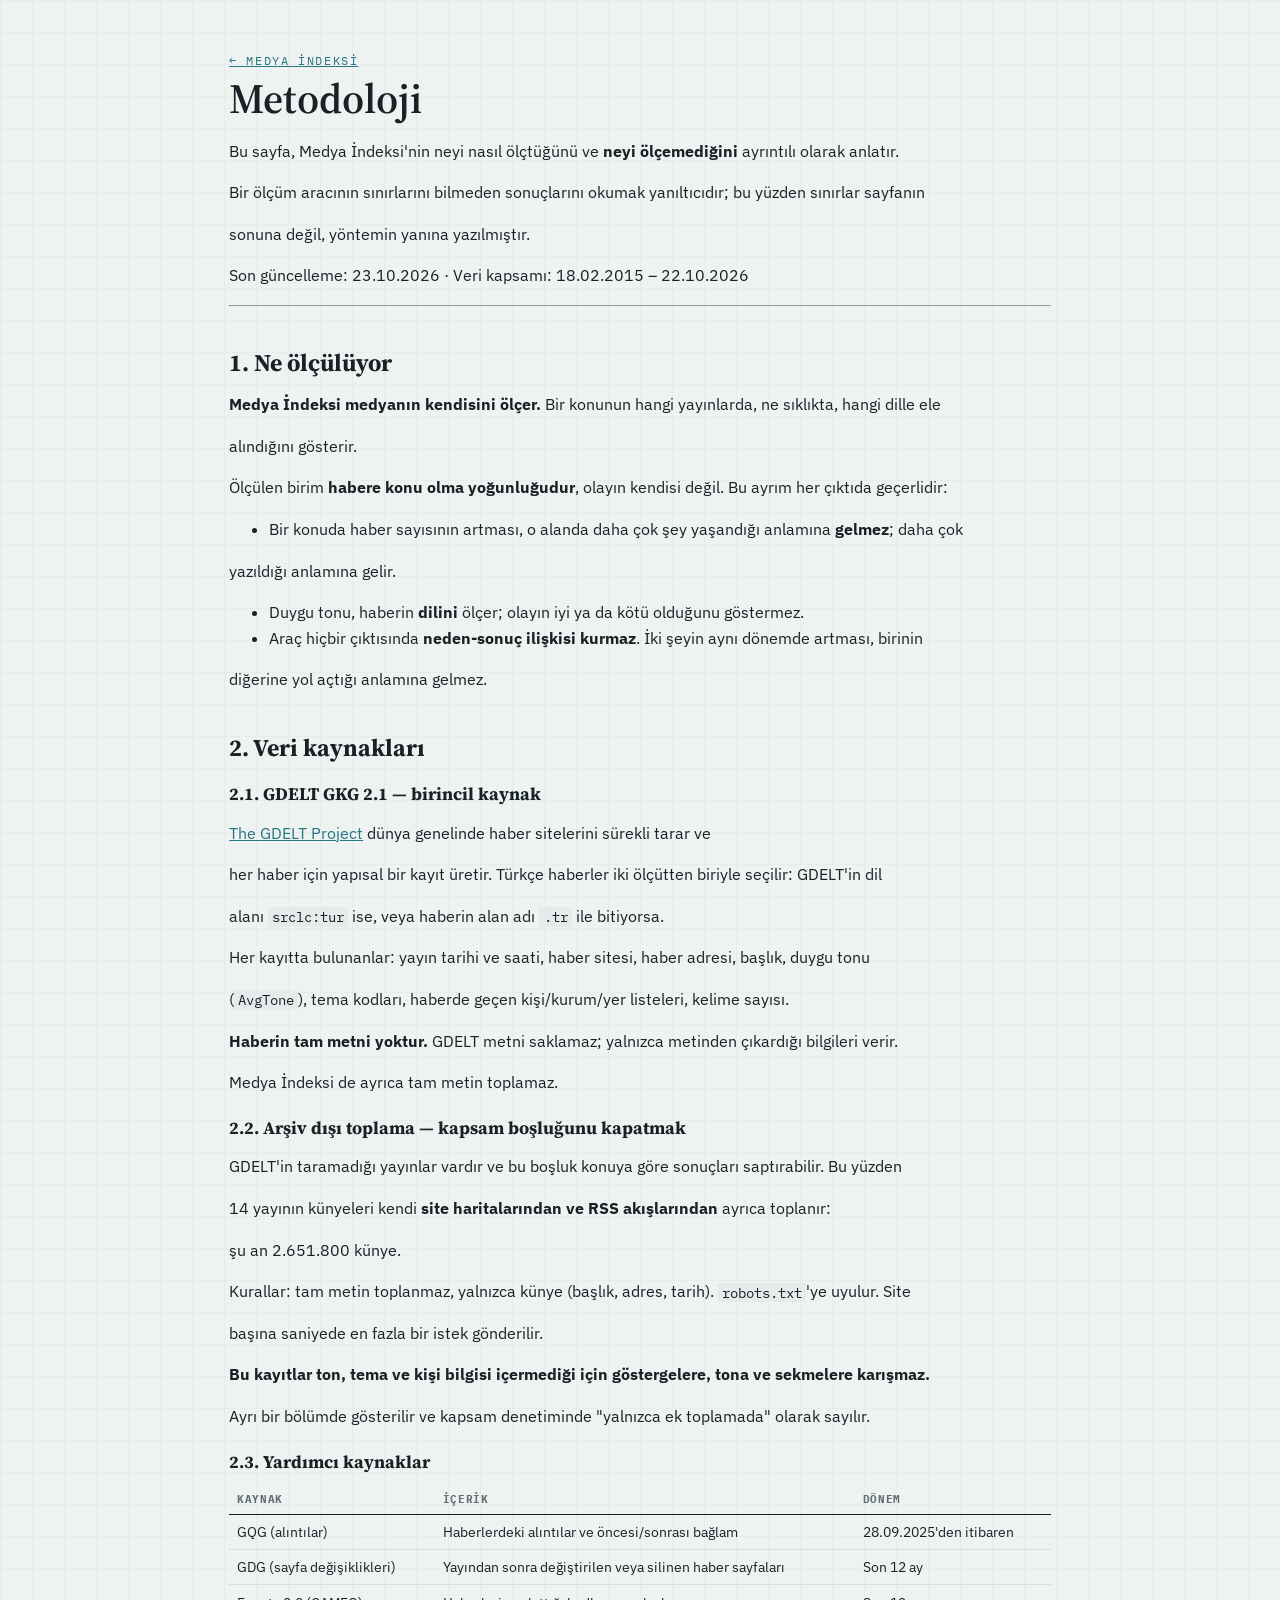
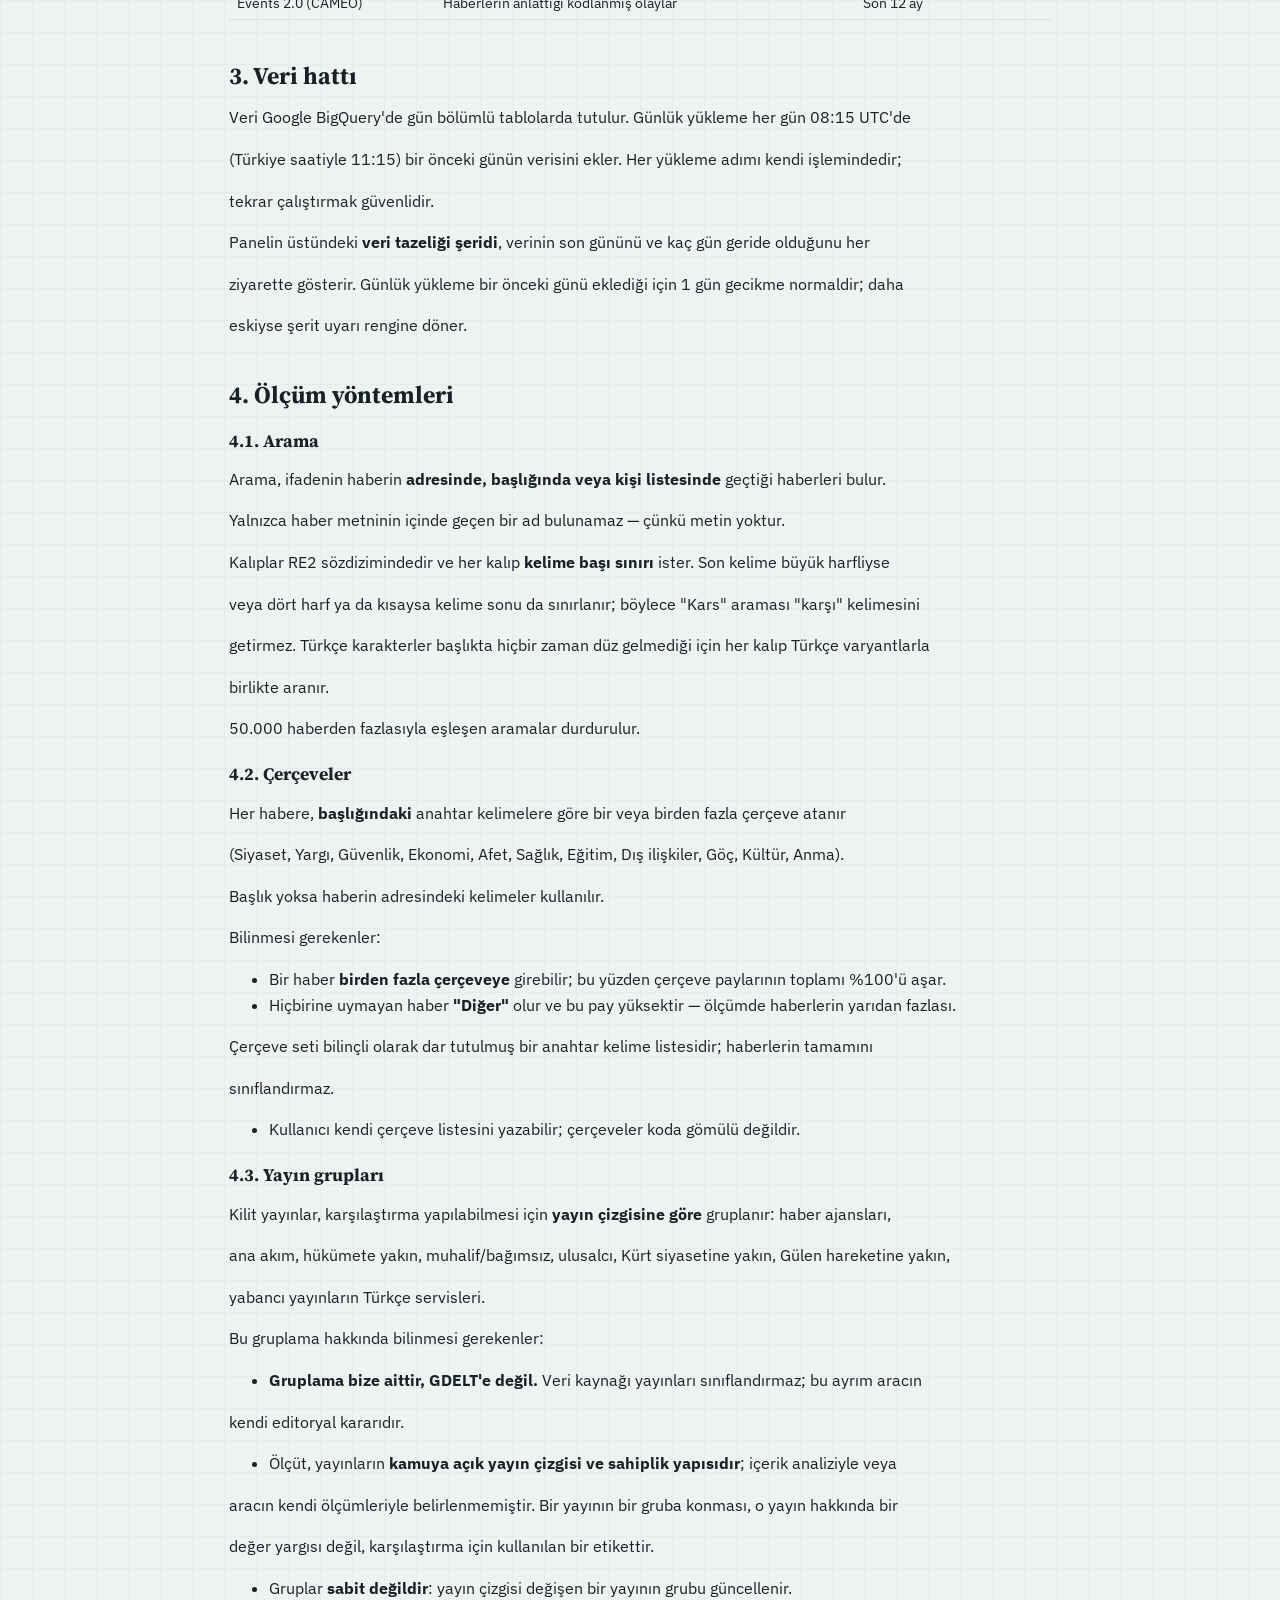
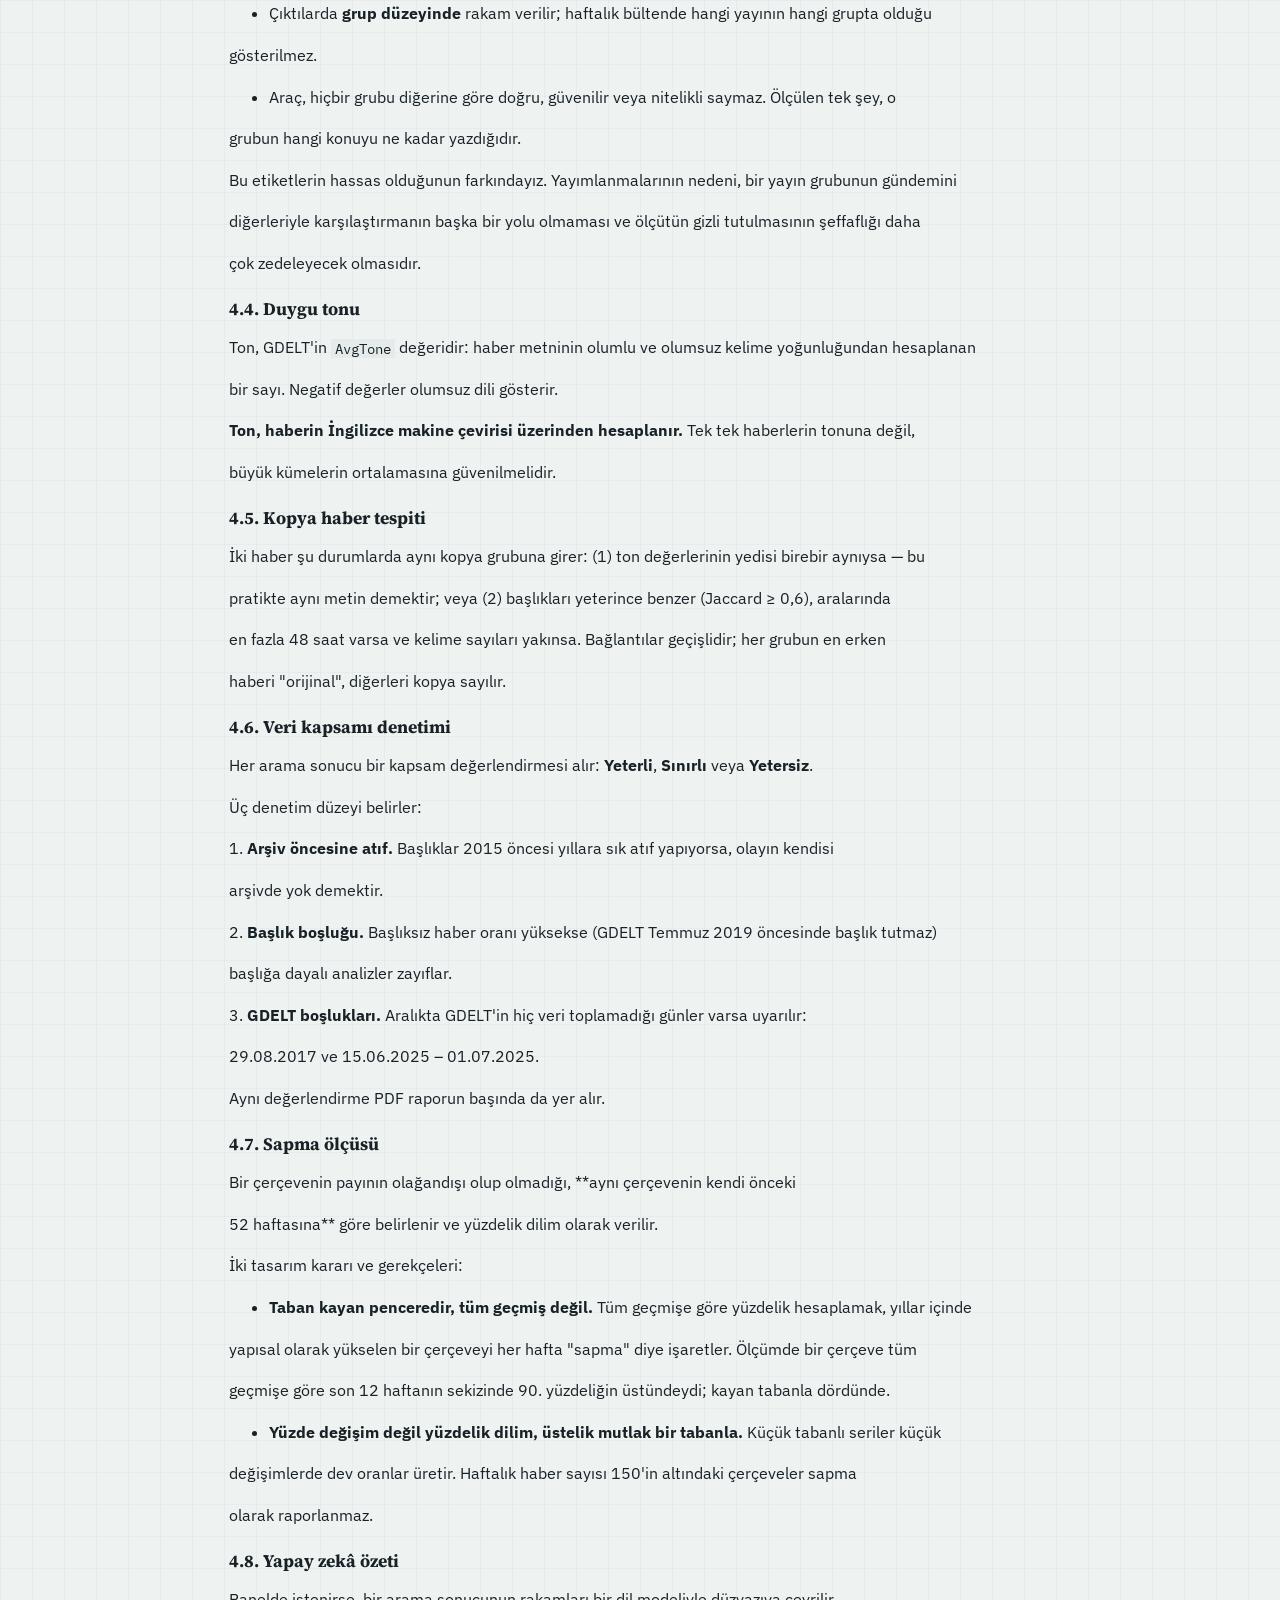
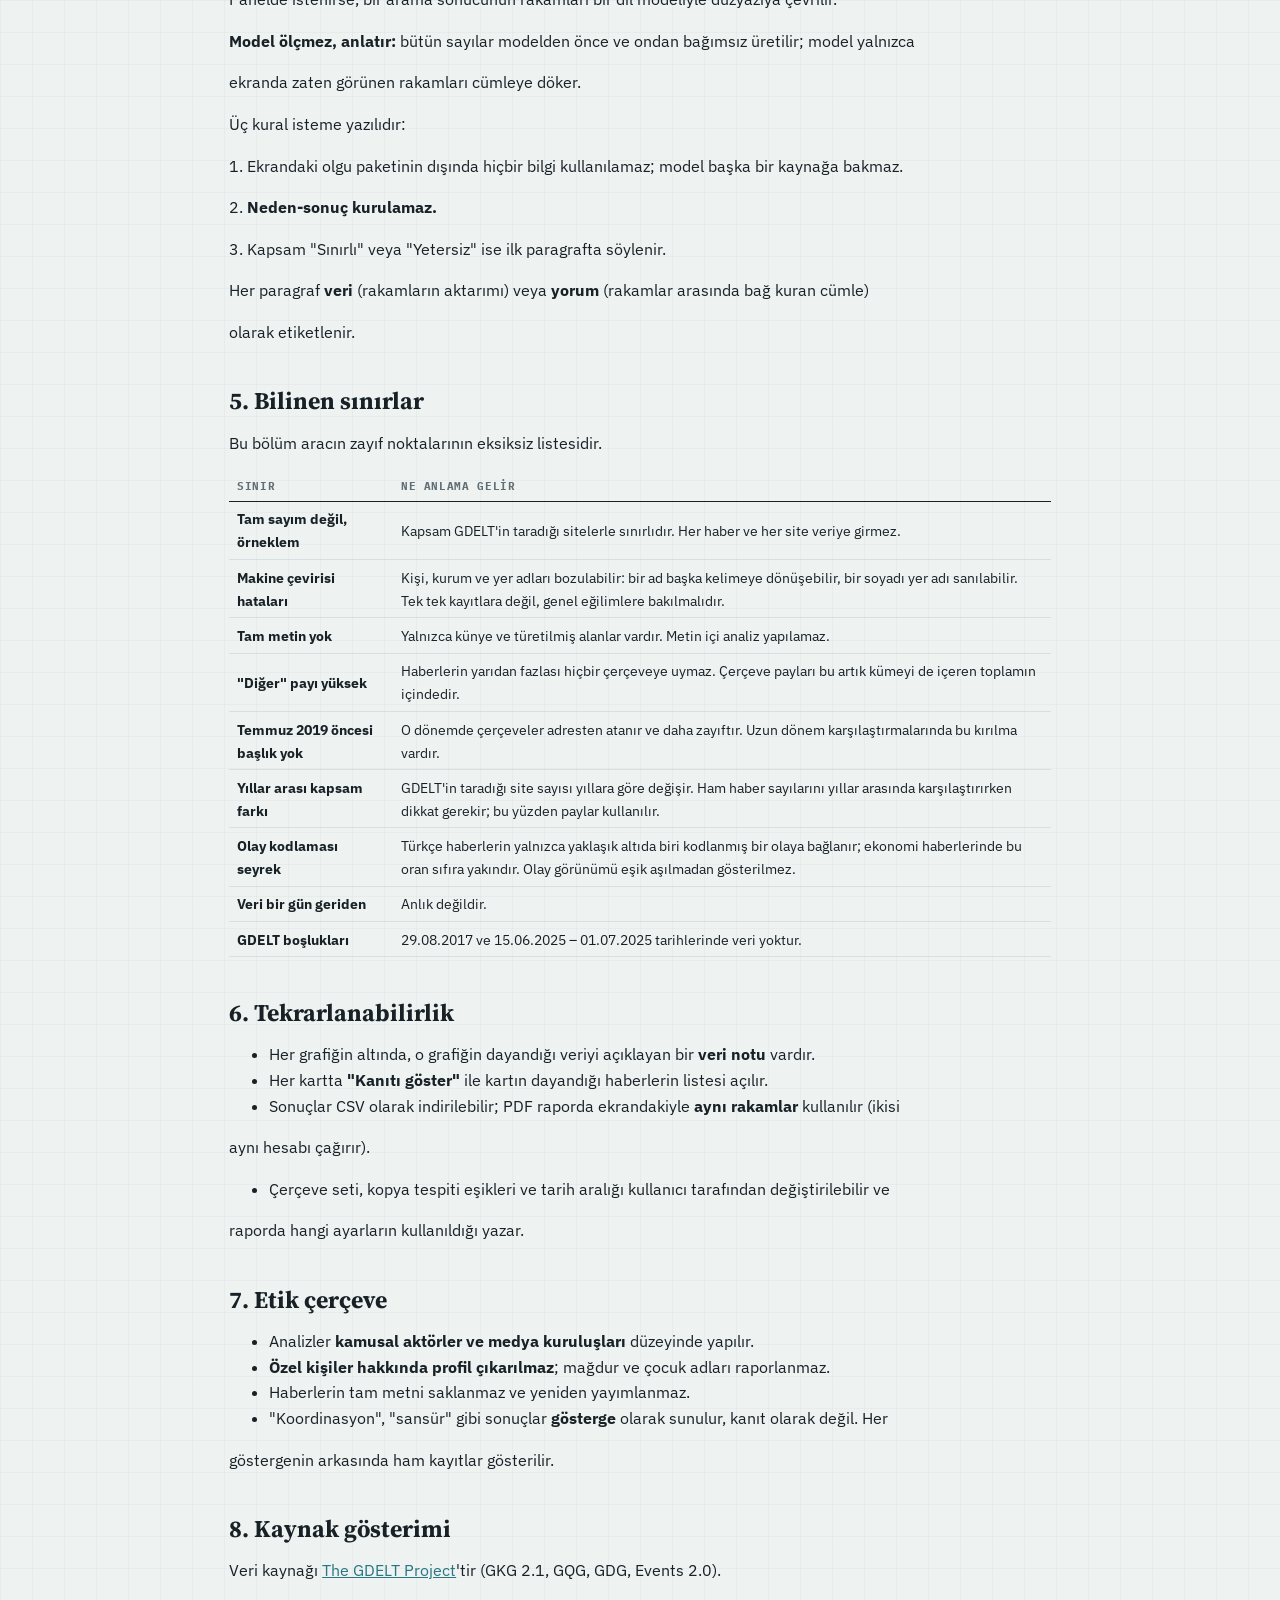
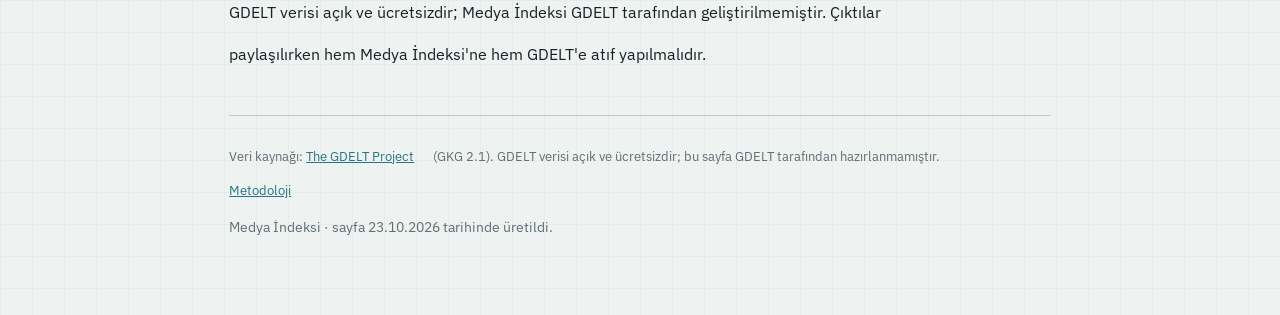
==== metodoloji.html @ 44e41a20 "Vitrin güncellendi (23.10.2026)" ====
<!doctype html>
<html lang="tr"><head>
<meta charset="utf-8"><meta name="viewport" content="width=device-width,initial-scale=1">
<title>Metodoloji — Medya İndeksi</title>
<meta name="description" content="Metodoloji">
<link rel="preconnect" href="https://fonts.googleapis.com"><link rel="preconnect" href="https://fonts.gstatic.com" crossorigin>
<link href="https://fonts.googleapis.com/css2?family=IBM+Plex+Mono:wght@400&family=IBM+Plex+Sans:wght@400;600&family=Source+Serif+4:wght@400;600&display=swap" rel="stylesheet">
<link rel="stylesheet" href="style.css">
</head><body><div class="wrap">
<p class="kicker"><a href="index.html">← Medya İndeksi</a></p><h1>Metodoloji</h1>
<p>Bu sayfa, Medya İndeksi&#x27;nin neyi nasıl ölçtüğünü ve <strong>neyi ölçemediğini</strong> ayrıntılı olarak anlatır.</p>
<p>Bir ölçüm aracının sınırlarını bilmeden sonuçlarını okumak yanıltıcıdır; bu yüzden sınırlar sayfanın</p>
<p>sonuna değil, yöntemin yanına yazılmıştır.</p>
<p>Son güncelleme: 23.10.2026 · Veri kapsamı: 18.02.2015 – 22.10.2026</p>
<hr>
<h2>1. Ne ölçülüyor</h2>
<p><strong>Medya İndeksi medyanın kendisini ölçer.</strong> Bir konunun hangi yayınlarda, ne sıklıkta, hangi dille ele</p>
<p>alındığını gösterir.</p>
<p>Ölçülen birim <strong>habere konu olma yoğunluğudur</strong>, olayın kendisi değil. Bu ayrım her çıktıda geçerlidir:</p>
<ul>
<li>Bir konuda haber sayısının artması, o alanda daha çok şey yaşandığı anlamına <strong>gelmez</strong>; daha çok</li>
</ul>
<p>  yazıldığı anlamına gelir.</p>
<ul>
<li>Duygu tonu, haberin <strong>dilini</strong> ölçer; olayın iyi ya da kötü olduğunu göstermez.</li>
<li>Araç hiçbir çıktısında <strong>neden-sonuç ilişkisi kurmaz</strong>. İki şeyin aynı dönemde artması, birinin</li>
</ul>
<p>  diğerine yol açtığı anlamına gelmez.</p>
<h2>2. Veri kaynakları</h2>
<h3>2.1. GDELT GKG 2.1 — birincil kaynak</h3>
<p><a href="https://www.gdeltproject.org/">The GDELT Project</a> dünya genelinde haber sitelerini sürekli tarar ve</p>
<p>her haber için yapısal bir kayıt üretir. Türkçe haberler iki ölçütten biriyle seçilir: GDELT&#x27;in dil</p>
<p>alanı <code>srclc:tur</code> ise, veya haberin alan adı <code>.tr</code> ile bitiyorsa.</p>
<p>Her kayıtta bulunanlar: yayın tarihi ve saati, haber sitesi, haber adresi, başlık, duygu tonu</p>
<p>(<code>AvgTone</code>), tema kodları, haberde geçen kişi/kurum/yer listeleri, kelime sayısı.</p>
<p><strong>Haberin tam metni yoktur.</strong> GDELT metni saklamaz; yalnızca metinden çıkardığı bilgileri verir.</p>
<p>Medya İndeksi de ayrıca tam metin toplamaz.</p>
<h3>2.2. Arşiv dışı toplama — kapsam boşluğunu kapatmak</h3>
<p>GDELT&#x27;in taramadığı yayınlar vardır ve bu boşluk konuya göre sonuçları saptırabilir. Bu yüzden</p>
<p>14 yayının künyeleri kendi <strong>site haritalarından ve RSS akışlarından</strong> ayrıca toplanır:</p>
<p>şu an 2.651.800 künye.</p>
<p>Kurallar: tam metin toplanmaz, yalnızca künye (başlık, adres, tarih). <code>robots.txt</code>&#x27;ye uyulur. Site</p>
<p>başına saniyede en fazla bir istek gönderilir.</p>
<p><strong>Bu kayıtlar ton, tema ve kişi bilgisi içermediği için göstergelere, tona ve sekmelere karışmaz.</strong></p>
<p>Ayrı bir bölümde gösterilir ve kapsam denetiminde &quot;yalnızca ek toplamada&quot; olarak sayılır.</p>
<h3>2.3. Yardımcı kaynaklar</h3>
<table><thead><tr><th>Kaynak</th><th>İçerik</th><th>Dönem</th></tr></thead><tbody><tr><td>GQG (alıntılar)</td><td>Haberlerdeki alıntılar ve öncesi/sonrası bağlam</td><td>28.09.2025&#x27;den itibaren</td></tr><tr><td>GDG (sayfa değişiklikleri)</td><td>Yayından sonra değiştirilen veya silinen haber sayfaları</td><td>Son 12 ay</td></tr><tr><td>Events 2.0 (CAMEO)</td><td>Haberlerin anlattığı kodlanmış olaylar</td><td>Son 12 ay</td></tr></tbody></table>
<h2>3. Veri hattı</h2>
<p>Veri Google BigQuery&#x27;de gün bölümlü tablolarda tutulur. Günlük yükleme her gün 08:15 UTC&#x27;de</p>
<p>(Türkiye saatiyle 11:15) bir önceki günün verisini ekler. Her yükleme adımı kendi işlemindedir;</p>
<p>tekrar çalıştırmak güvenlidir.</p>
<p>Panelin üstündeki <strong>veri tazeliği şeridi</strong>, verinin son gününü ve kaç gün geride olduğunu her</p>
<p>ziyarette gösterir. Günlük yükleme bir önceki günü eklediği için 1 gün gecikme normaldir; daha</p>
<p>eskiyse şerit uyarı rengine döner.</p>
<h2>4. Ölçüm yöntemleri</h2>
<h3>4.1. Arama</h3>
<p>Arama, ifadenin haberin <strong>adresinde, başlığında veya kişi listesinde</strong> geçtiği haberleri bulur.</p>
<p>Yalnızca haber metninin içinde geçen bir ad bulunamaz — çünkü metin yoktur.</p>
<p>Kalıplar RE2 sözdizimindedir ve her kalıp <strong>kelime başı sınırı</strong> ister. Son kelime büyük harfliyse</p>
<p>veya dört harf ya da kısaysa kelime sonu da sınırlanır; böylece &quot;Kars&quot; araması &quot;karşı&quot; kelimesini</p>
<p>getirmez. Türkçe karakterler başlıkta hiçbir zaman düz gelmediği için her kalıp Türkçe varyantlarla</p>
<p>birlikte aranır.</p>
<p>50.000 haberden fazlasıyla eşleşen aramalar durdurulur.</p>
<h3>4.2. Çerçeveler</h3>
<p>Her habere, <strong>başlığındaki</strong> anahtar kelimelere göre bir veya birden fazla çerçeve atanır</p>
<p>(Siyaset, Yargı, Güvenlik, Ekonomi, Afet, Sağlık, Eğitim, Dış ilişkiler, Göç, Kültür, Anma).</p>
<p>Başlık yoksa haberin adresindeki kelimeler kullanılır.</p>
<p>Bilinmesi gerekenler:</p>
<ul>
<li>Bir haber <strong>birden fazla çerçeveye</strong> girebilir; bu yüzden çerçeve paylarının toplamı %100&#x27;ü aşar.</li>
<li>Hiçbirine uymayan haber <strong>&quot;Diğer&quot;</strong> olur ve bu pay yüksektir — ölçümde haberlerin yarıdan fazlası.</li>
</ul>
<p>  Çerçeve seti bilinçli olarak dar tutulmuş bir anahtar kelime listesidir; haberlerin tamamını</p>
<p>  sınıflandırmaz.</p>
<ul>
<li>Kullanıcı kendi çerçeve listesini yazabilir; çerçeveler koda gömülü değildir.</li>
</ul>
<h3>4.3. Yayın grupları</h3>
<p>Kilit yayınlar, karşılaştırma yapılabilmesi için <strong>yayın çizgisine göre</strong> gruplanır: haber ajansları,</p>
<p>ana akım, hükümete yakın, muhalif/bağımsız, ulusalcı, Kürt siyasetine yakın, Gülen hareketine yakın,</p>
<p>yabancı yayınların Türkçe servisleri.</p>
<p>Bu gruplama hakkında bilinmesi gerekenler:</p>
<ul>
<li><strong>Gruplama bize aittir, GDELT&#x27;e değil.</strong> Veri kaynağı yayınları sınıflandırmaz; bu ayrım aracın</li>
</ul>
<p>  kendi editoryal kararıdır.</p>
<ul>
<li>Ölçüt, yayınların <strong>kamuya açık yayın çizgisi ve sahiplik yapısıdır</strong>; içerik analiziyle veya</li>
</ul>
<p>  aracın kendi ölçümleriyle belirlenmemiştir. Bir yayının bir gruba konması, o yayın hakkında bir</p>
<p>  değer yargısı değil, karşılaştırma için kullanılan bir etikettir.</p>
<ul>
<li>Gruplar <strong>sabit değildir</strong>: yayın çizgisi değişen bir yayının grubu güncellenir.</li>
<li>Çıktılarda <strong>grup düzeyinde</strong> rakam verilir; haftalık bültende hangi yayının hangi grupta olduğu</li>
</ul>
<p>  gösterilmez.</p>
<ul>
<li>Araç, hiçbir grubu diğerine göre doğru, güvenilir veya nitelikli saymaz. Ölçülen tek şey, o</li>
</ul>
<p>  grubun hangi konuyu ne kadar yazdığıdır.</p>
<p>Bu etiketlerin hassas olduğunun farkındayız. Yayımlanmalarının nedeni, bir yayın grubunun gündemini</p>
<p>diğerleriyle karşılaştırmanın başka bir yolu olmaması ve ölçütün gizli tutulmasının şeffaflığı daha</p>
<p>çok zedeleyecek olmasıdır.</p>
<h3>4.4. Duygu tonu</h3>
<p>Ton, GDELT&#x27;in <code>AvgTone</code> değeridir: haber metninin olumlu ve olumsuz kelime yoğunluğundan hesaplanan</p>
<p>bir sayı. Negatif değerler olumsuz dili gösterir.</p>
<p><strong>Ton, haberin İngilizce makine çevirisi üzerinden hesaplanır.</strong> Tek tek haberlerin tonuna değil,</p>
<p>büyük kümelerin ortalamasına güvenilmelidir.</p>
<h3>4.5. Kopya haber tespiti</h3>
<p>İki haber şu durumlarda aynı kopya grubuna girer: (1) ton değerlerinin yedisi birebir aynıysa — bu</p>
<p>pratikte aynı metin demektir; veya (2) başlıkları yeterince benzer (Jaccard ≥ 0,6), aralarında</p>
<p>en fazla 48 saat varsa ve kelime sayıları yakınsa. Bağlantılar geçişlidir; her grubun en erken</p>
<p>haberi &quot;orijinal&quot;, diğerleri kopya sayılır.</p>
<h3>4.6. Veri kapsamı denetimi</h3>
<p>Her arama sonucu bir kapsam değerlendirmesi alır: <strong>Yeterli</strong>, <strong>Sınırlı</strong> veya <strong>Yetersiz</strong>.</p>
<p>Üç denetim düzeyi belirler:</p>
<p>1. <strong>Arşiv öncesine atıf.</strong> Başlıklar 2015 öncesi yıllara sık atıf yapıyorsa, olayın kendisi</p>
<p>   arşivde yok demektir.</p>
<p>2. <strong>Başlık boşluğu.</strong> Başlıksız haber oranı yüksekse (GDELT Temmuz 2019 öncesinde başlık tutmaz)</p>
<p>   başlığa dayalı analizler zayıflar.</p>
<p>3. <strong>GDELT boşlukları.</strong> Aralıkta GDELT&#x27;in hiç veri toplamadığı günler varsa uyarılır:</p>
<p>   29.08.2017 ve 15.06.2025 – 01.07.2025.</p>
<p>Aynı değerlendirme PDF raporun başında da yer alır.</p>
<h3>4.7. Sapma ölçüsü</h3>
<p>Bir çerçevenin payının olağandışı olup olmadığı, **aynı çerçevenin kendi önceki</p>
<p>52 haftasına** göre belirlenir ve yüzdelik dilim olarak verilir.</p>
<p>İki tasarım kararı ve gerekçeleri:</p>
<ul>
<li><strong>Taban kayan penceredir, tüm geçmiş değil.</strong> Tüm geçmişe göre yüzdelik hesaplamak, yıllar içinde</li>
</ul>
<p>  yapısal olarak yükselen bir çerçeveyi her hafta &quot;sapma&quot; diye işaretler. Ölçümde bir çerçeve tüm</p>
<p>  geçmişe göre son 12 haftanın sekizinde 90. yüzdeliğin üstündeydi; kayan tabanla dördünde.</p>
<ul>
<li><strong>Yüzde değişim değil yüzdelik dilim, üstelik mutlak bir tabanla.</strong> Küçük tabanlı seriler küçük</li>
</ul>
<p>  değişimlerde dev oranlar üretir. Haftalık haber sayısı 150&#x27;in altındaki çerçeveler sapma</p>
<p>  olarak raporlanmaz.</p>
<h3>4.8. Yapay zekâ özeti</h3>
<p>Panelde istenirse, bir arama sonucunun rakamları bir dil modeliyle düzyazıya çevrilir.</p>
<p><strong>Model ölçmez, anlatır:</strong> bütün sayılar modelden önce ve ondan bağımsız üretilir; model yalnızca</p>
<p>ekranda zaten görünen rakamları cümleye döker.</p>
<p>Üç kural isteme yazılıdır:</p>
<p>1. Ekrandaki olgu paketinin dışında hiçbir bilgi kullanılamaz; model başka bir kaynağa bakmaz.</p>
<p>2. <strong>Neden-sonuç kurulamaz.</strong></p>
<p>3. Kapsam &quot;Sınırlı&quot; veya &quot;Yetersiz&quot; ise ilk paragrafta söylenir.</p>
<p>Her paragraf <strong>veri</strong> (rakamların aktarımı) veya <strong>yorum</strong> (rakamlar arasında bağ kuran cümle)</p>
<p>olarak etiketlenir.</p>
<h2>5. Bilinen sınırlar</h2>
<p>Bu bölüm aracın zayıf noktalarının eksiksiz listesidir.</p>
<table><thead><tr><th>Sınır</th><th>Ne anlama gelir</th></tr></thead><tbody><tr><td><strong>Tam sayım değil, örneklem</strong></td><td>Kapsam GDELT&#x27;in taradığı sitelerle sınırlıdır. Her haber ve her site veriye girmez.</td></tr><tr><td><strong>Makine çevirisi hataları</strong></td><td>Kişi, kurum ve yer adları bozulabilir: bir ad başka kelimeye dönüşebilir, bir soyadı yer adı sanılabilir. Tek tek kayıtlara değil, genel eğilimlere bakılmalıdır.</td></tr><tr><td><strong>Tam metin yok</strong></td><td>Yalnızca künye ve türetilmiş alanlar vardır. Metin içi analiz yapılamaz.</td></tr><tr><td><strong>&quot;Diğer&quot; payı yüksek</strong></td><td>Haberlerin yarıdan fazlası hiçbir çerçeveye uymaz. Çerçeve payları bu artık kümeyi de içeren toplamın içindedir.</td></tr><tr><td><strong>Temmuz 2019 öncesi başlık yok</strong></td><td>O dönemde çerçeveler adresten atanır ve daha zayıftır. Uzun dönem karşılaştırmalarında bu kırılma vardır.</td></tr><tr><td><strong>Yıllar arası kapsam farkı</strong></td><td>GDELT&#x27;in taradığı site sayısı yıllara göre değişir. Ham haber sayılarını yıllar arasında karşılaştırırken dikkat gerekir; bu yüzden paylar kullanılır.</td></tr><tr><td><strong>Olay kodlaması seyrek</strong></td><td>Türkçe haberlerin yalnızca yaklaşık altıda biri kodlanmış bir olaya bağlanır; ekonomi haberlerinde bu oran sıfıra yakındır. Olay görünümü eşik aşılmadan gösterilmez.</td></tr><tr><td><strong>Veri bir gün geriden</strong></td><td>Anlık değildir.</td></tr><tr><td><strong>GDELT boşlukları</strong></td><td>29.08.2017 ve 15.06.2025 – 01.07.2025 tarihlerinde veri yoktur.</td></tr></tbody></table>
<h2>6. Tekrarlanabilirlik</h2>
<ul>
<li>Her grafiğin altında, o grafiğin dayandığı veriyi açıklayan bir <strong>veri notu</strong> vardır.</li>
<li>Her kartta <strong>&quot;Kanıtı göster&quot;</strong> ile kartın dayandığı haberlerin listesi açılır.</li>
<li>Sonuçlar CSV olarak indirilebilir; PDF raporda ekrandakiyle <strong>aynı rakamlar</strong> kullanılır (ikisi</li>
</ul>
<p>  aynı hesabı çağırır).</p>
<ul>
<li>Çerçeve seti, kopya tespiti eşikleri ve tarih aralığı kullanıcı tarafından değiştirilebilir ve</li>
</ul>
<p>  raporda hangi ayarların kullanıldığı yazar.</p>
<h2>7. Etik çerçeve</h2>
<ul>
<li>Analizler <strong>kamusal aktörler ve medya kuruluşları</strong> düzeyinde yapılır.</li>
<li><strong>Özel kişiler hakkında profil çıkarılmaz</strong>; mağdur ve çocuk adları raporlanmaz.</li>
<li>Haberlerin tam metni saklanmaz ve yeniden yayımlanmaz.</li>
<li>&quot;Koordinasyon&quot;, &quot;sansür&quot; gibi sonuçlar <strong>gösterge</strong> olarak sunulur, kanıt olarak değil. Her</li>
</ul>
<p>  göstergenin arkasında ham kayıtlar gösterilir.</p>
<h2>8. Kaynak gösterimi</h2>
<p>Veri kaynağı <a href="https://www.gdeltproject.org/">The GDELT Project</a>&#x27;tir (GKG 2.1, GQG, GDG, Events 2.0).</p>
<p>GDELT verisi açık ve ücretsizdir; Medya İndeksi GDELT tarafından geliştirilmemiştir. Çıktılar</p>
<p>paylaşılırken hem Medya İndeksi&#x27;ne hem GDELT&#x27;e atıf yapılmalıdır.</p>
<footer>
<p>Veri kaynağı: <a href="https://www.gdeltproject.org/">The GDELT Project</a> (GKG 2.1). GDELT verisi açık ve ücretsizdir; bu sayfa GDELT tarafından hazırlanmamıştır.</p><p><a href="metodoloji.html">Metodoloji</a></p><p class="small">Medya İndeksi · sayfa 23.10.2026 tarihinde üretildi.</p>
</footer>
</div></body></html>
---- style.css ----
*{box-sizing:border-box}
html{-webkit-text-size-adjust:100%}
body{margin:0;background:#eef2f1;color:#172126;
  background-image:linear-gradient(#d7dfe055 1px,transparent 1px),linear-gradient(90deg,#d7dfe055 1px,transparent 1px);
  background-size:32px 32px;
  font-family:"IBM Plex Sans",-apple-system,BlinkMacSystemFont,"Segoe UI",Roboto,sans-serif;
  font-size:16px;line-height:1.6}
.wrap{max-width:860px;margin:0 auto;padding:2.5rem 1.2rem 4rem}
a{color:#267684}
h1,h2,h3{font-family:"Source Serif 4",Georgia,serif;line-height:1.15;margin:0}
h1{font-size:2.6rem;font-weight:600}
h1 span{color:#a9473c}
h2{font-size:1.5rem;margin:2.6rem 0 .3rem}
h3{font-size:1.1rem;margin:1.4rem 0 .3rem}
.kicker{font-family:"IBM Plex Mono",ui-monospace,monospace;text-transform:uppercase;letter-spacing:.14em;
  font-size:.72rem;color:#a9473c;margin-bottom:.3rem}
.tagline{font-size:1.1rem;color:#616e74;margin:.5rem 0 0;max-width:46rem}
.rule{border:0;border-top:1px solid #bdc9ca;margin:.5rem 0 0}
.lead{font-size:1.02rem}
.muted{color:#616e74}
.small{font-size:.86rem;color:#616e74}
.grid{display:grid;grid-template-columns:repeat(auto-fit,minmax(150px,1fr));gap:.6rem;margin:1.2rem 0}
.stat{background:#e5ebea;border-top:2px solid #172126;padding:.7rem .8rem}
.stat .n{font-family:"Source Serif 4",Georgia,serif;font-size:1.6rem;line-height:1.1}
.stat .l{font-family:"IBM Plex Mono",ui-monospace,monospace;font-size:.64rem;letter-spacing:.07em;
  text-transform:uppercase;color:#616e74;margin-top:.2rem}
.card{background:#f9fbfa;border:1px solid #bdc9ca;padding:1rem 1.1rem;margin:1rem 0}
.note{font-size:.84rem;color:#616e74;border-left:3px solid #94611d;background:#f9fbfa;
  padding:.5rem .8rem;margin:1rem 0}
.row{display:flex;justify-content:space-between;gap:1rem;border-bottom:1px dotted #bdc9ca;
  padding:.4rem 0;font-size:.95rem;flex-wrap:wrap}
.row b{white-space:nowrap}
.hi{color:#94611d}
.lo{color:#267684}
.btn{display:inline-block;background:#172126;color:#eef2f1;text-decoration:none;padding:.55rem 1rem;
  font-size:.92rem;margin:.3rem .4rem .3rem 0}
.btn.ghost{background:transparent;color:#172126;border:1px solid #172126}
.off{opacity:.55;border:1px dashed #bdc9ca;padding:1rem;background:#f9fbfa}
table{border-collapse:collapse;width:100%;font-size:.9rem;margin:.8rem 0}
th,td{text-align:left;padding:.35rem .5rem;border-bottom:1px solid #d7dfe0}
th{font-family:"IBM Plex Mono",ui-monospace,monospace;font-size:.68rem;letter-spacing:.06em;
  text-transform:uppercase;color:#616e74;border-bottom:1.5px solid #172126}
code{font-family:"IBM Plex Mono",ui-monospace,monospace;font-size:.86em;background:#e5ebea;padding:.05em .3em}
blockquote{border-left:3px solid #bdc9ca;margin:.8rem 0;padding:.2rem .9rem;color:#616e74}
footer{margin-top:3rem;border-top:1px solid #bdc9ca;padding-top:1rem;font-size:.84rem;color:#616e74}
footer a{margin-right:1rem}
@media(max-width:640px){
  .wrap{padding:1.5rem .9rem 3rem}
  h1{font-size:1.9rem}h2{font-size:1.25rem}
  .grid{grid-template-columns:repeat(2,1fr)}
  table{display:block;overflow-x:auto}
}
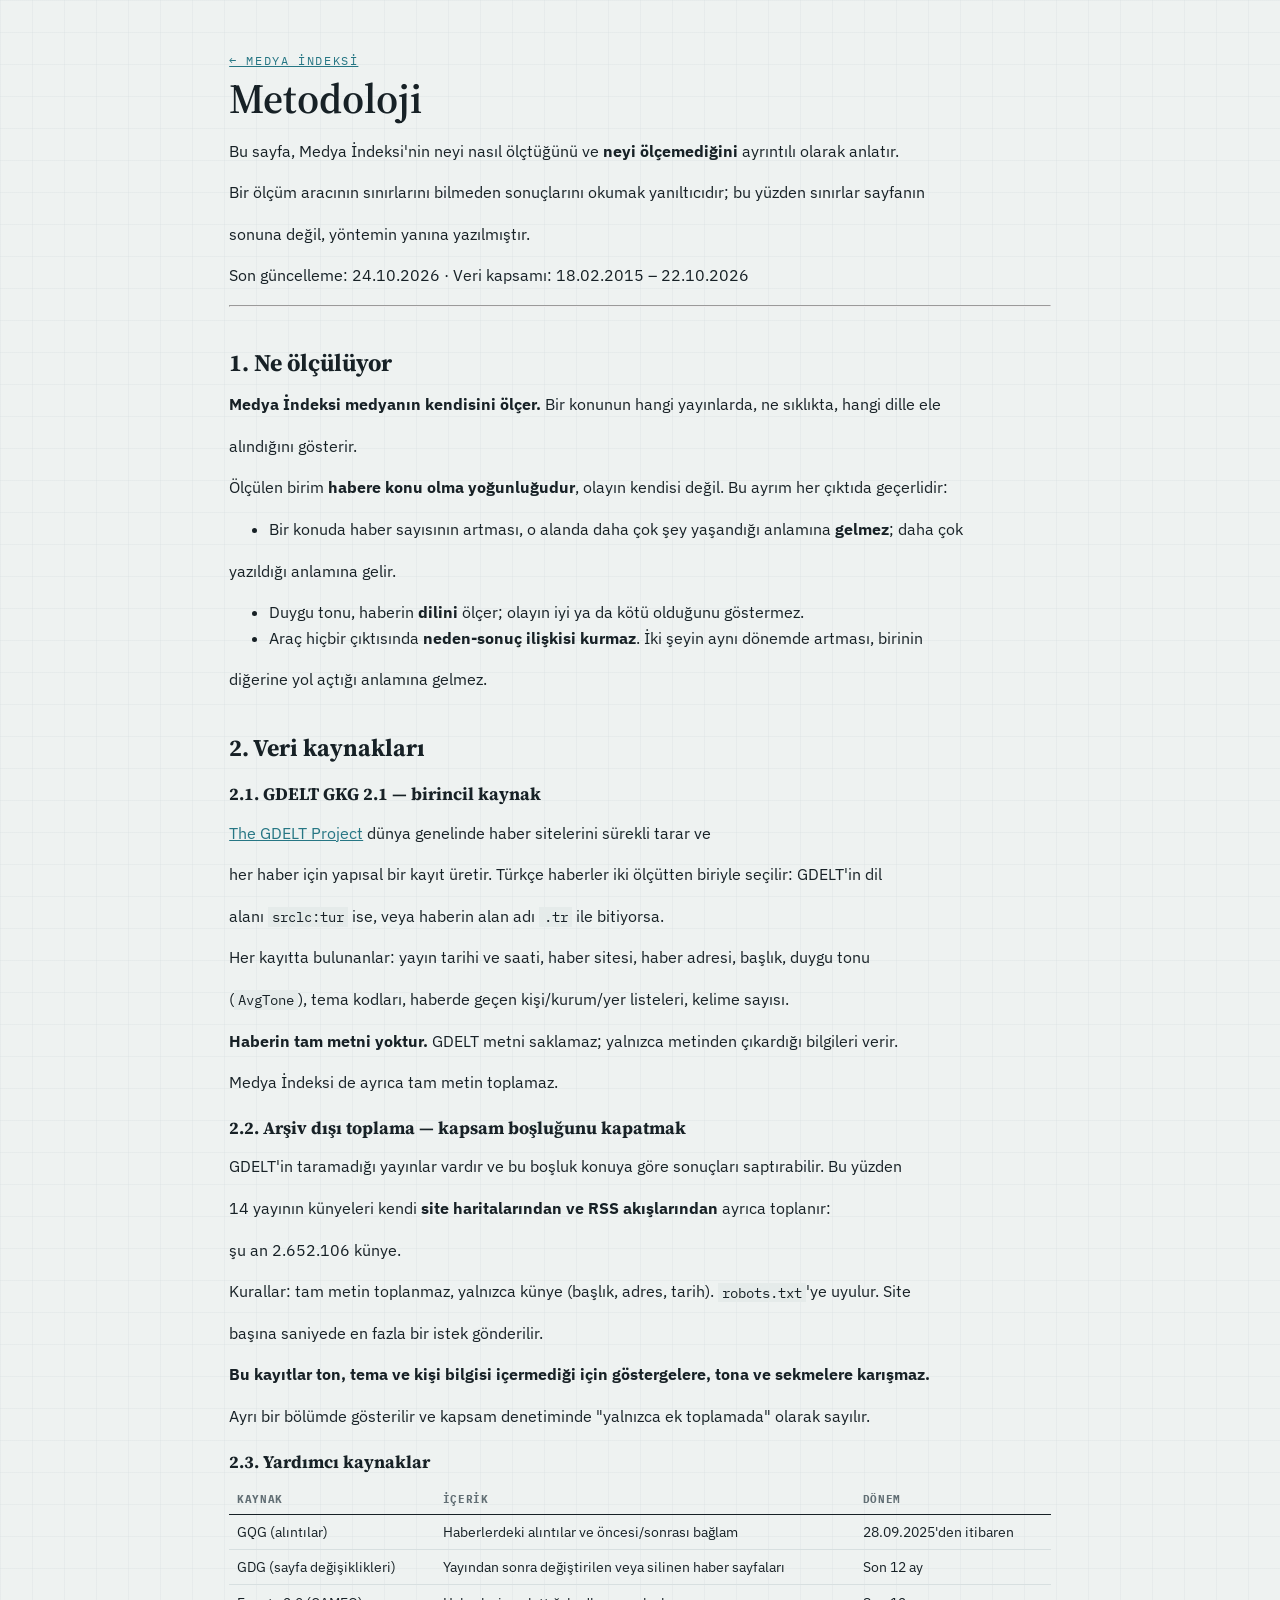
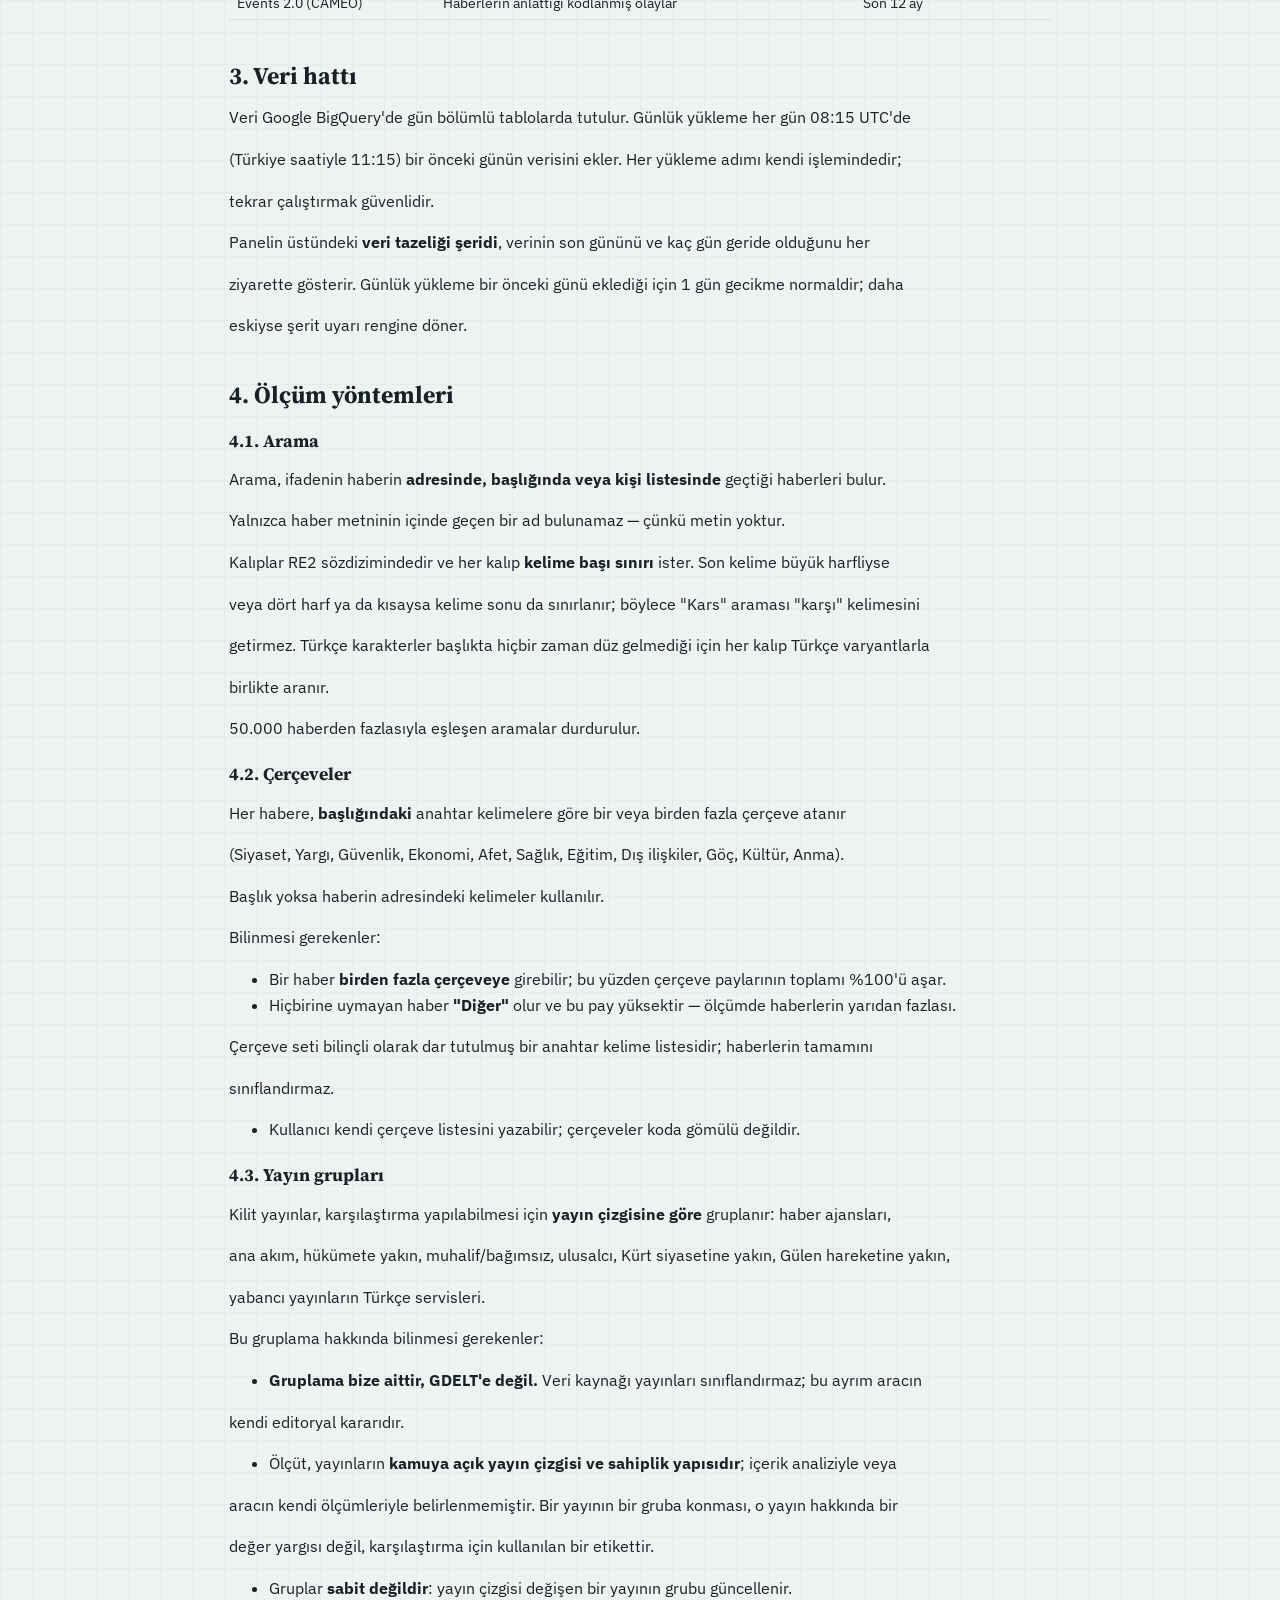
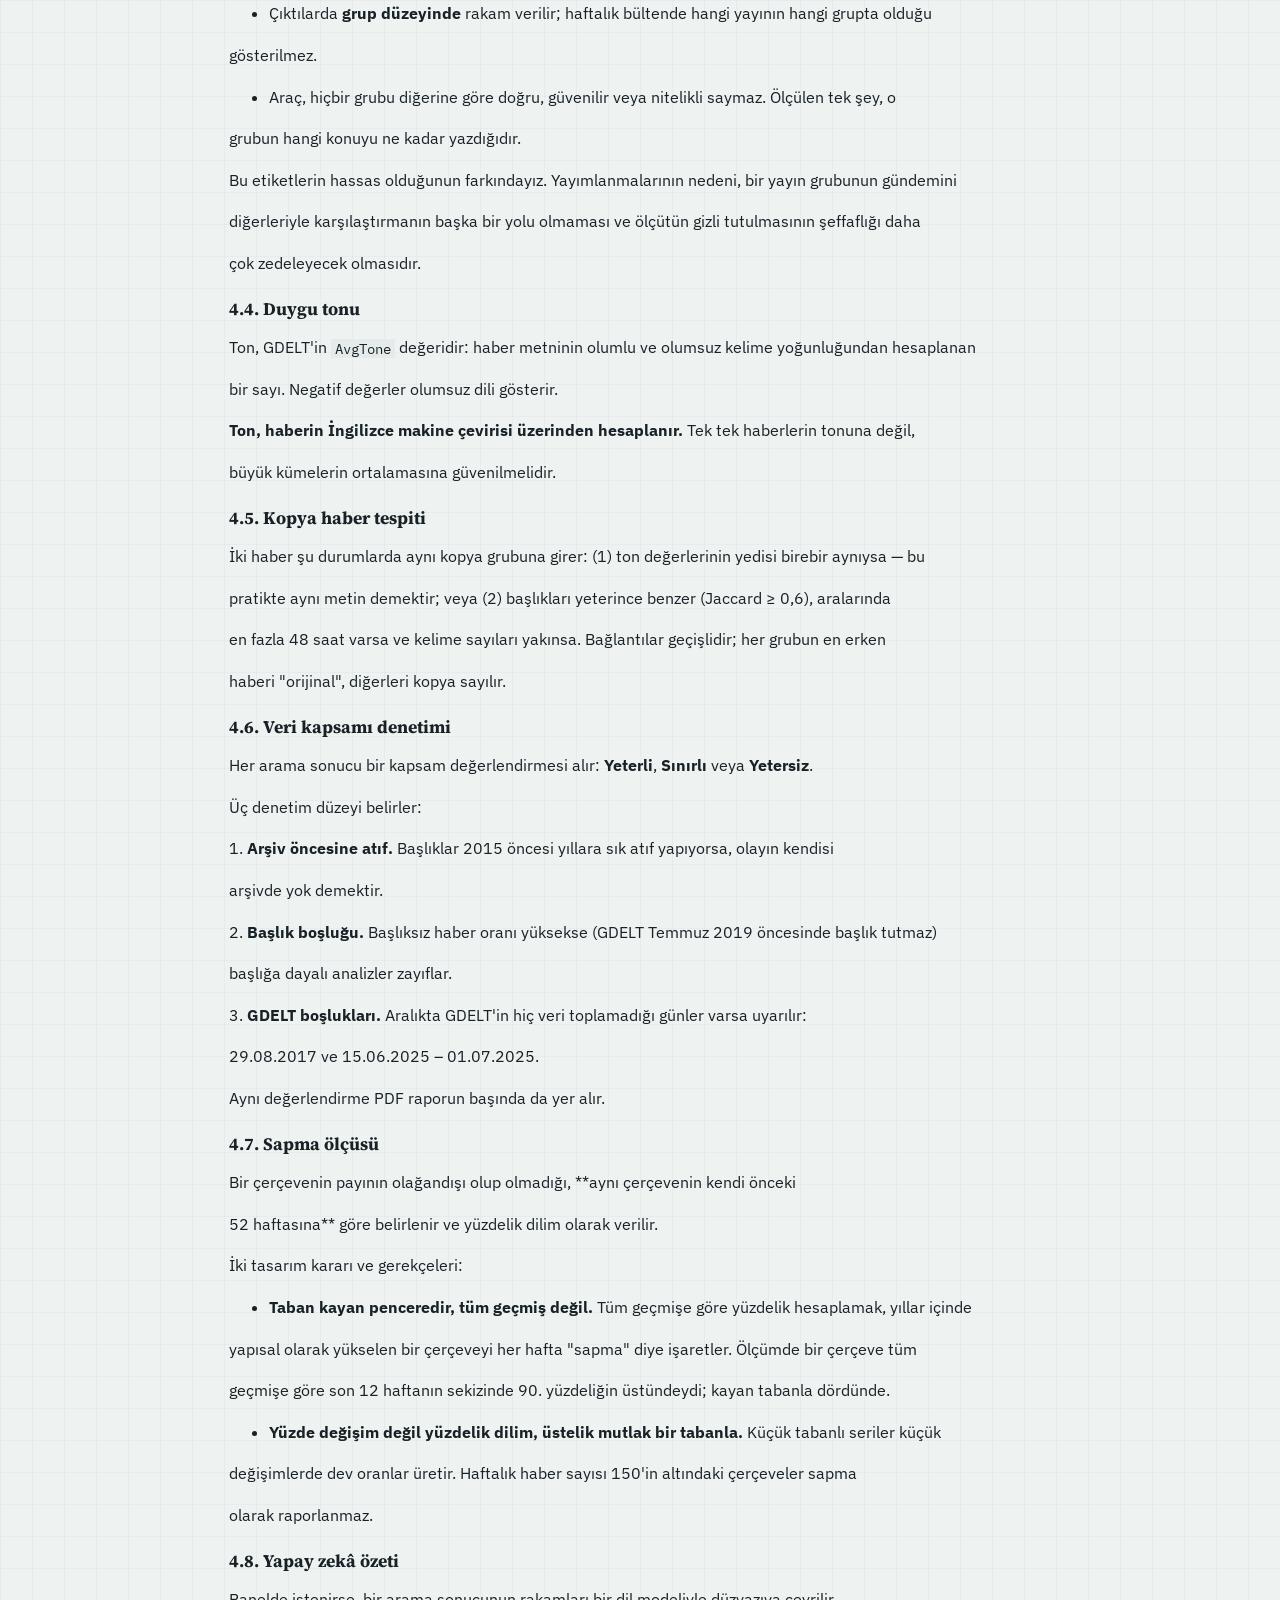
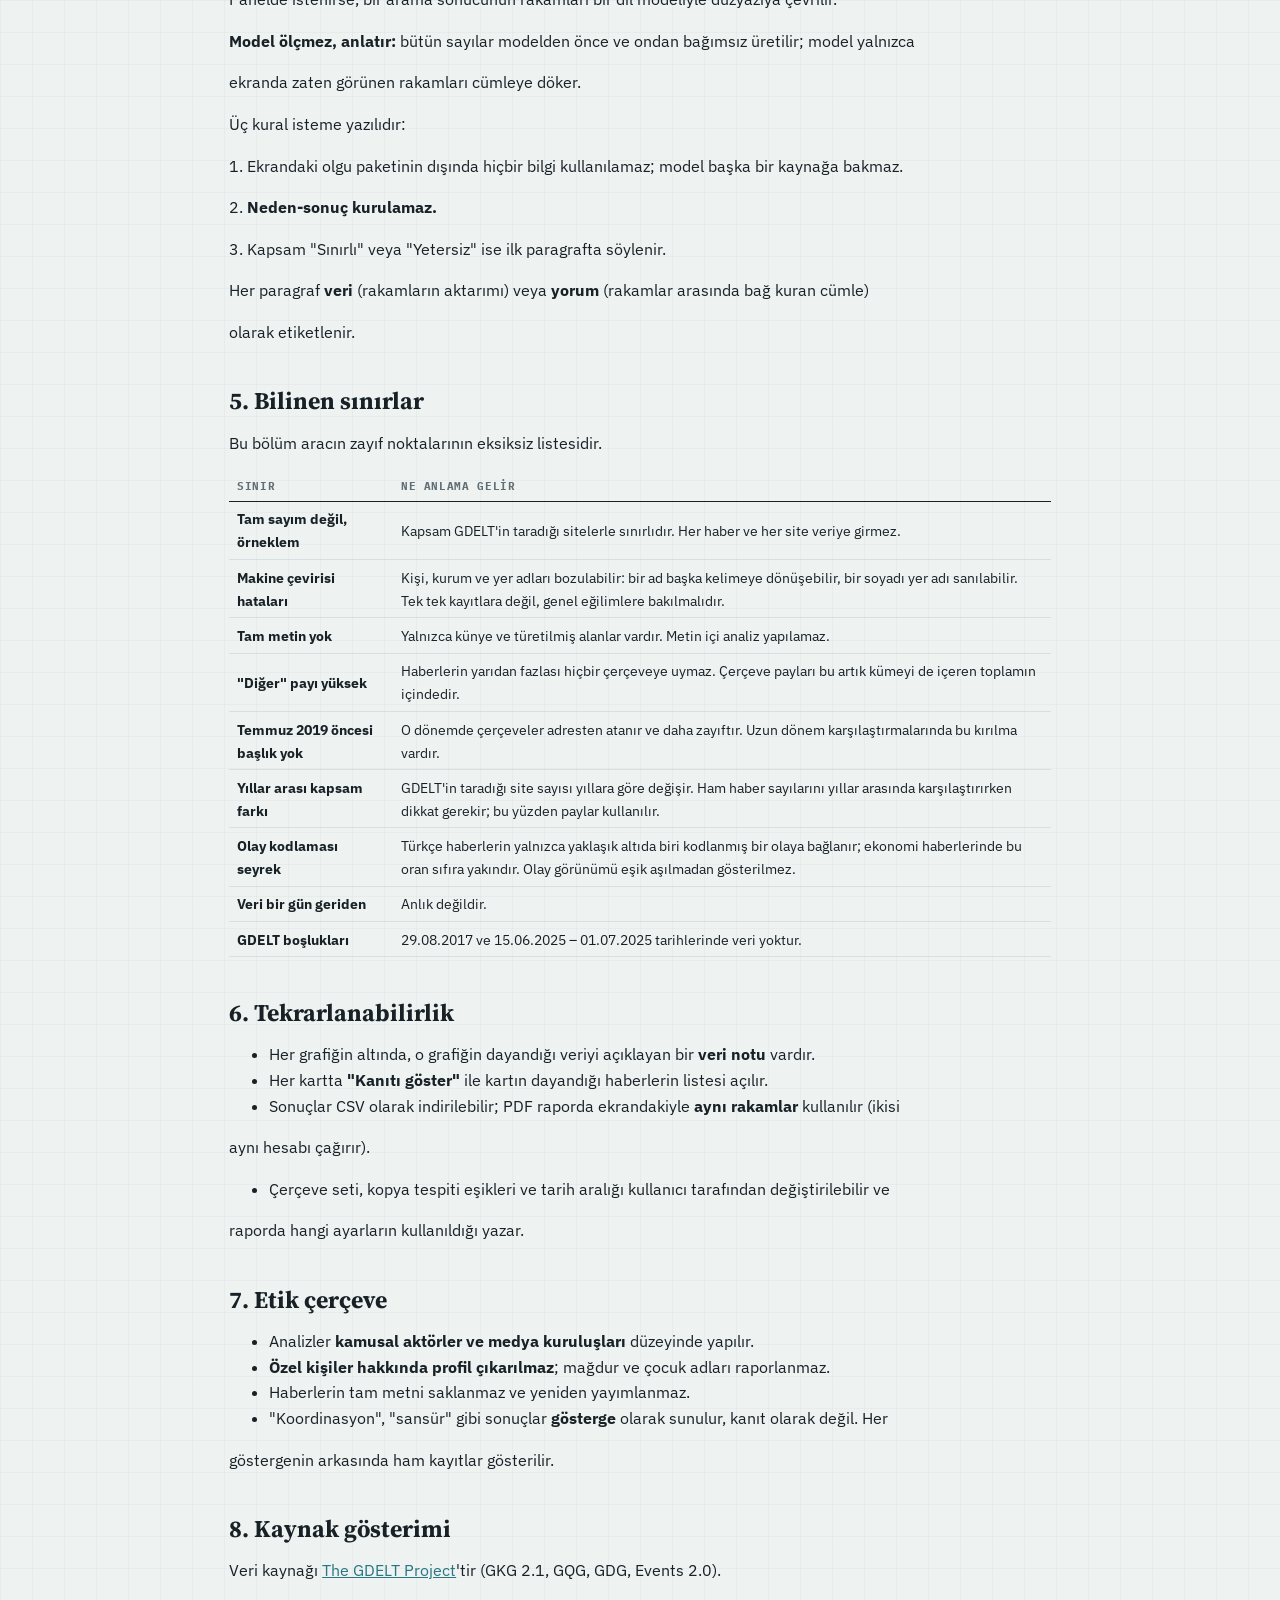
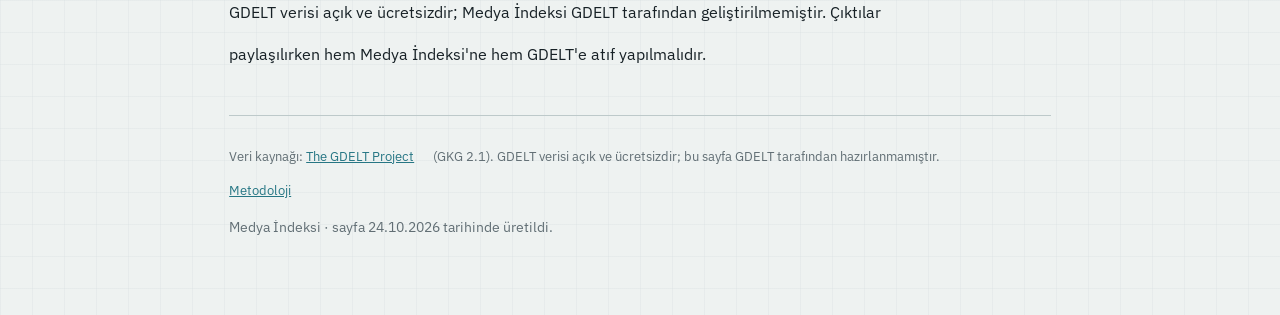
==== commit 8786476d: "Vitrin güncellendi (24.10.2026)" ====
--- a/metodoloji.html
+++ b/metodoloji.html
@@ -11,7 +11,7 @@
 <p>Bu sayfa, Medya İndeksi&#x27;nin neyi nasıl ölçtüğünü ve <strong>neyi ölçemediğini</strong> ayrıntılı olarak anlatır.</p>
 <p>Bir ölçüm aracının sınırlarını bilmeden sonuçlarını okumak yanıltıcıdır; bu yüzden sınırlar sayfanın</p>
 <p>sonuna değil, yöntemin yanına yazılmıştır.</p>
-<p>Son güncelleme: 23.10.2026 · Veri kapsamı: 18.02.2015 – 22.10.2026</p>
+<p>Son güncelleme: 24.10.2026 · Veri kapsamı: 18.02.2015 – 22.10.2026</p>
 <hr>
 <h2>1. Ne ölçülüyor</h2>
 <p><strong>Medya İndeksi medyanın kendisini ölçer.</strong> Bir konunun hangi yayınlarda, ne sıklıkta, hangi dille ele</p>
@@ -38,7 +38,7 @@
 <h3>2.2. Arşiv dışı toplama — kapsam boşluğunu kapatmak</h3>
 <p>GDELT&#x27;in taramadığı yayınlar vardır ve bu boşluk konuya göre sonuçları saptırabilir. Bu yüzden</p>
 <p>14 yayının künyeleri kendi <strong>site haritalarından ve RSS akışlarından</strong> ayrıca toplanır:</p>
-<p>şu an 2.651.800 künye.</p>
+<p>şu an 2.652.106 künye.</p>
 <p>Kurallar: tam metin toplanmaz, yalnızca künye (başlık, adres, tarih). <code>robots.txt</code>&#x27;ye uyulur. Site</p>
 <p>başına saniyede en fazla bir istek gönderilir.</p>
 <p><strong>Bu kayıtlar ton, tema ve kişi bilgisi içermediği için göstergelere, tona ve sekmelere karışmaz.</strong></p>
@@ -172,6 +172,6 @@
 <p>GDELT verisi açık ve ücretsizdir; Medya İndeksi GDELT tarafından geliştirilmemiştir. Çıktılar</p>
 <p>paylaşılırken hem Medya İndeksi&#x27;ne hem GDELT&#x27;e atıf yapılmalıdır.</p>
 <footer>
-<p>Veri kaynağı: <a href="https://www.gdeltproject.org/">The GDELT Project</a> (GKG 2.1). GDELT verisi açık ve ücretsizdir; bu sayfa GDELT tarafından hazırlanmamıştır.</p><p><a href="metodoloji.html">Metodoloji</a></p><p class="small">Medya İndeksi · sayfa 23.10.2026 tarihinde üretildi.</p>
+<p>Veri kaynağı: <a href="https://www.gdeltproject.org/">The GDELT Project</a> (GKG 2.1). GDELT verisi açık ve ücretsizdir; bu sayfa GDELT tarafından hazırlanmamıştır.</p><p><a href="metodoloji.html">Metodoloji</a></p><p class="small">Medya İndeksi · sayfa 24.10.2026 tarihinde üretildi.</p>
 </footer>
 </div></body></html>
